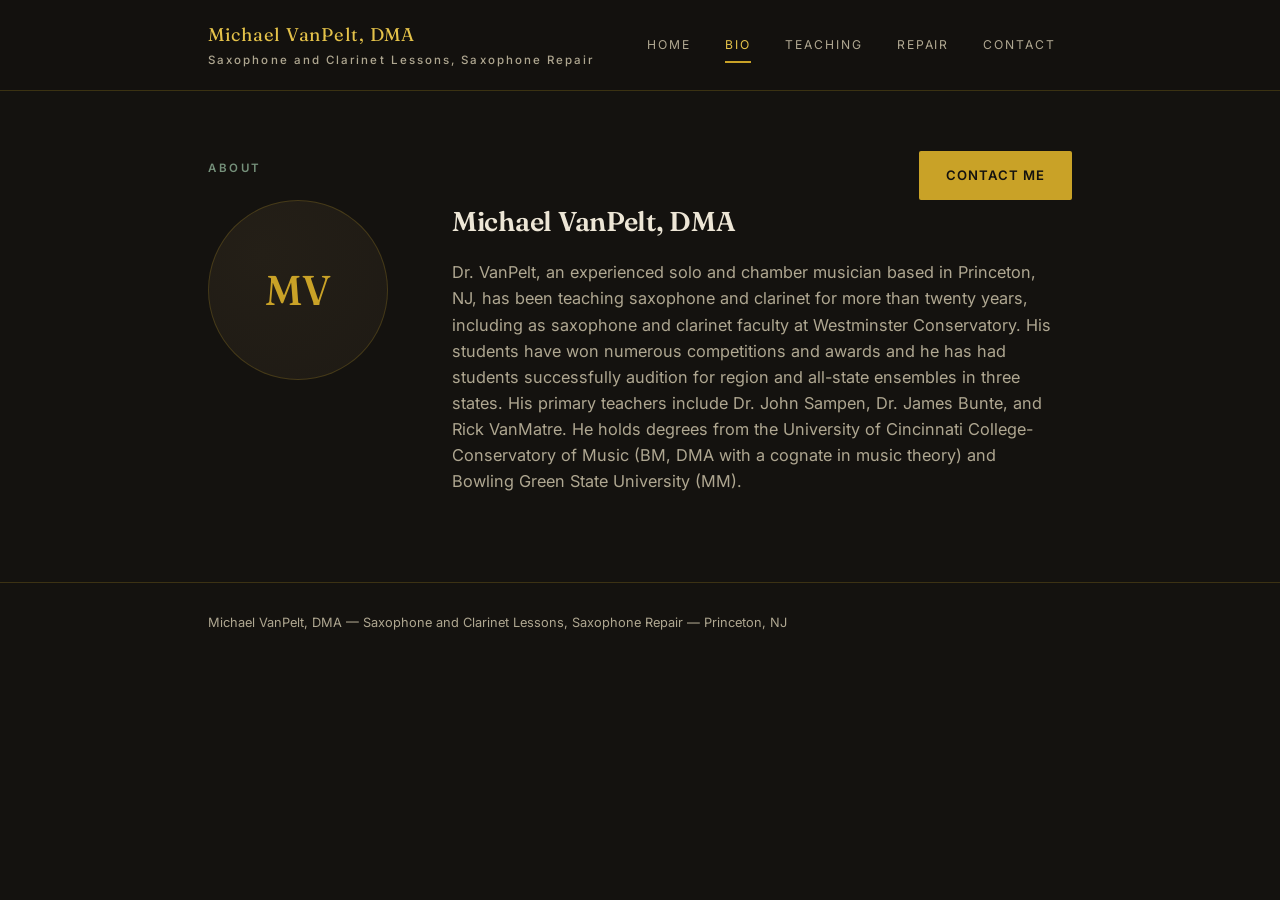
==== bio.html @ 127cbcd9 "Add files via upload" ====
<!DOCTYPE html>
<html lang="en"><head><meta http-equiv="Content-Type" content="text/html; charset=UTF-8">

<meta name="viewport" content="width=device-width, initial-scale=1.0">
<title>About | Michael VanPelt, DMA — Saxophone and Clarinet Lessons, Princeton, NJ</title>
<meta name="description" content="Private saxophone and clarinet lessons in Princeton, NJ from Michael VanPelt, DMA, former Westminster Conservatory faculty. Beginners through advancing players, plus saxophone repair.">
<meta property="og:title" content="About">
<meta property="og:description" content="Private saxophone and clarinet lessons in Princeton, NJ from Michael VanPelt, DMA, former Westminster Conservatory faculty. Beginners through advancing players, plus saxophone repair.">
<meta property="og:type" content="website">
<meta property="og:url" content="https://michaelvanpelt.com/bio.html">
<link rel="canonical" href="https://michaelvanpelt.com/bio.html">
<link rel="preconnect" href="https://fonts.googleapis.com/">
<link rel="preconnect" href="https://fonts.gstatic.com/" crossorigin="">
<link href="https://fonts.googleapis.com/css2?family=Fraunces:wght@500;600&family=Inter:wght@400;500;600&display=swap" rel="stylesheet">
<link rel="stylesheet" href="styles.css">
</head>
<body>

<header>
  <div class="nav-inner">
    <a class="brand" href="index.html" style="text-decoration:none;">Michael VanPelt, DMA<span>Saxophone and Clarinet Lessons, Saxophone Repair</span></a>
    <nav>
      <a class="tab-btn" href="index.html">Home</a>
      <a class="tab-btn active" href="bio.html">Bio</a>
      <a class="tab-btn" href="teaching.html">Teaching</a>
      <a class="tab-btn" href="repair.html">Repair</a>
      <a class="tab-btn" href="contact.html">Contact</a>
    </nav>
  </div>
</header>

<main class="wrap">

<section class="block">
<div style="display:flex; justify-content:space-between; align-items:center; gap:20px; flex-wrap:wrap;">
<span class="eyebrow">About</span>
<a class="btn btn-primary" href="contact.html">Contact Me</a>
</div>
<div class="bio-layout">
<div class="monogram"><span>MV</span></div>
<div>
<h2 style="font-size:1.7rem; margin-bottom:16px;">Michael VanPelt, DMA</h2>
<p class="lead-text">Dr. VanPelt, an experienced solo and chamber musician based in Princeton, NJ, has been teaching saxophone and clarinet for more than twenty years, including as saxophone and clarinet faculty at Westminster Conservatory. His students have won numerous competitions and awards and he has had students successfully audition for region and all-state ensembles in three states. His primary teachers include Dr. John Sampen, Dr. James Bunte, and Rick VanMatre. He holds degrees from the University of Cincinnati College-Conservatory of Music (BM, DMA with a cognate in music theory) and Bowling Green State University (MM).</p>
</div>
</div>
</section>

</main>

<footer>
  <div class="wrap">
    <p>Michael VanPelt, DMA — Saxophone and Clarinet Lessons, Saxophone Repair — Princeton, NJ</p>
  </div>
</footer>

</body></html>
---- styles.css ----
:root{
    --ink: #14120F;
    --panel: #1E1A14;
    --panel-2: #241F17;
    --brass: #C9A227;
    --brass-bright: #E4C24A;
    --pearl: #EDE6D6;
    --pearl-dim: #AFA791;
    --verdigris: #75907A;
    --ebony: #3B2A1E;
    --hair: rgba(201,162,39,0.22);
  }
  *{box-sizing:border-box; margin:0; padding:0;}
  html{scroll-behavior:smooth;}
  body{
    background:var(--ink);
    color:var(--pearl);
    font-family:'Inter', sans-serif;
    -webkit-font-smoothing:antialiased;
    line-height:1.6;
  }
  h1,h2,h3{
    font-family:'Fraunces', serif;
    font-weight:600;
    letter-spacing:-0.01em;
    color:var(--pearl);
  }
  a{color:inherit;}
  .wrap{max-width:920px; margin:0 auto; padding:0 28px;}

  /* ---------- NAV ---------- */
  header{
    position:sticky; top:0; z-index:50;
    background:rgba(20,18,15,0.92);
    backdrop-filter:blur(6px);
    border-bottom:1px solid var(--hair);
  }
  .nav-inner{
    display:flex; align-items:center; justify-content:space-between;
    max-width:920px; margin:0 auto; padding:20px 28px;
  }
  .brand{
    font-family:'Fraunces', serif;
    font-size:1.15rem;
    letter-spacing:0.04em;
    color:var(--brass-bright);
  }
  .brand span{color:var(--pearl-dim); font-family:'Inter',sans-serif; font-size:0.72rem; letter-spacing:0.18em; display:block; margin-top:2px; font-weight:500;}
  nav{display:flex; gap:2px;}
  .tab-btn{
    display:inline-block;
    background:none; border:none; cursor:pointer;
    font-family:'Inter', sans-serif;
    font-size:0.76rem;
    letter-spacing:0.16em;
    text-transform:uppercase;
    text-decoration:none;
    color:var(--pearl-dim);
    padding:10px 16px;
    position:relative;
    transition:color 0.25s ease;
  }
  .tab-btn:hover{color:var(--pearl);}
  .tab-btn.active{color:var(--brass-bright);}
  .tab-btn.active::after{
    content:"";
    position:absolute; left:16px; right:16px; bottom:2px;
    height:1.5px; background:var(--brass);
  }
  @media (max-width:640px){
    .nav-inner{flex-direction:column; align-items:flex-start; gap:14px;}
    nav{flex-wrap:wrap;}
    .tab-btn{padding:8px 12px;}
  }

  /* ---------- PAGE LOAD ---------- */
  main{animation:fade 0.5s ease;}
  @keyframes fade{from{opacity:0; transform:translateY(6px);} to{opacity:1; transform:translateY(0);}}

  .eyebrow{
    font-size:0.72rem; letter-spacing:0.22em; text-transform:uppercase;
    color:var(--verdigris); font-weight:600; margin-bottom:14px; display:block;
  }

  /* ---------- HERO ---------- */
  .hero{
    padding:88px 0 64px;
    position:relative;
    overflow:hidden;
    border-bottom:1px solid var(--hair);
  }
  .hero-grid{
    display:grid; grid-template-columns:1.2fr 0.8fr; gap:40px; align-items:center;
  }
  .hero h1{font-size:clamp(2.4rem, 5vw, 3.6rem); line-height:1.05; font-weight:600;}
  .hero h1 em{font-style:italic; color:var(--brass-bright); font-weight:500;}
  .hero p.lede{
    margin-top:22px; font-size:1.05rem; color:var(--pearl-dim); max-width:46ch;
  }
  .cta-row{display:flex; gap:14px; margin-top:34px; flex-wrap:wrap;}
  .btn{
    display:inline-block; padding:13px 26px; font-size:0.82rem;
    letter-spacing:0.08em; text-transform:uppercase; text-decoration:none;
    border-radius:2px; transition:all 0.25s ease; cursor:pointer; border:1px solid transparent;
    font-weight:600;
  }
  .btn-primary{background:var(--brass); color:var(--ink);}
  .btn-primary:hover{background:var(--brass-bright);}
  .btn-ghost{border-color:var(--hair); color:var(--pearl);}
  .btn-ghost:hover{border-color:var(--brass); color:var(--brass-bright);}

  .hero-photo{
    width:100%; max-width:320px; justify-self:center;
    border-radius:4px; overflow:hidden; border:1px solid var(--hair);
    box-shadow:0 24px 60px rgba(0,0,0,0.35);
  }
  .hero-photo img{width:100%; height:auto; display:block;}

  /* ---------- SECTIONS ---------- */
  section.block{padding:60px 0;}
  .divider{
    border:none; height:1px; background:var(--hair); margin:0;
  }
  .lead-text{font-size:1.02rem; color:var(--pearl-dim); max-width:60ch; margin-bottom:8px;}

  .bio-layout{display:grid; grid-template-columns:200px 1fr; gap:44px; align-items:start;}
  .monogram{
    width:180px; height:180px; border-radius:50%;
    border:1px solid var(--hair);
    display:flex; align-items:center; justify-content:center;
    background:radial-gradient(circle at 30% 30%, var(--panel-2), var(--panel));
  }
  .monogram span{font-family:'Fraunces', serif; font-size:2.6rem; color:var(--brass); font-weight:500;}
  @media (max-width:640px){ .bio-layout{grid-template-columns:1fr;} .monogram{width:120px; height:120px;} .monogram span{font-size:1.8rem;} }

  .cred-list{list-style:none; margin-top:22px; display:flex; flex-direction:column; gap:10px;}
  .cred-list li{padding-left:20px; position:relative; color:var(--pearl-dim); font-size:0.94rem;}
  .cred-list li::before{content:"—"; position:absolute; left:0; color:var(--brass);}

  .grid-2{display:grid; grid-template-columns:1fr 1fr; gap:28px; margin-top:36px;}
  @media (max-width:640px){.grid-2{grid-template-columns:1fr;}}
  .card{
    background:var(--panel); border:1px solid var(--hair); border-radius:3px;
    padding:26px 24px;
  }
  .card h3{font-size:1.08rem; margin-bottom:10px; color:var(--brass-bright); font-weight:500;}
  .card p{color:var(--pearl-dim); font-size:0.92rem;}
  .card ul{margin-top:12px; padding-left:18px; color:var(--pearl-dim); font-size:0.92rem;}
  .card ul li{margin-bottom:6px;}

  .service-row{
    display:grid; grid-template-columns:auto 1fr; gap:20px; align-items:center;
    padding:20px 0; border-bottom:1px solid var(--hair);
  }
  .service-row:last-child{border-bottom:none;}
  .service-num{font-family:'Fraunces', serif; color:var(--ebony); font-size:1.6rem; -webkit-text-stroke:1px var(--brass); color:transparent;}
  .service-name{font-size:1rem; color:var(--pearl); font-weight:500;}
  .service-name span{display:block; color:var(--pearl-dim); font-weight:400; font-size:0.86rem; margin-top:3px;}
  .service-time{font-size:0.78rem; letter-spacing:0.08em; text-transform:uppercase; color:var(--verdigris); white-space:nowrap;}
  @media (max-width:640px){
    .service-row{grid-template-columns:1fr; gap:6px;}
  }

  .teach-row{
    display:grid; grid-template-columns:180px 1fr; gap:24px; align-items:start;
    padding:22px 0; border-bottom:1px solid var(--hair);
  }
  .teach-row:last-child{border-bottom:none;}
  .teach-label{font-family:'Fraunces', serif; color:var(--brass-bright); font-size:1.125rem; font-weight:500;}
  .teach-desc{color:var(--pearl-dim); font-size:0.94rem; line-height:1.6; max-width:560px;}
  @media (max-width:640px){
    .teach-row{grid-template-columns:1fr; gap:8px;}
  }

  .note-box{
    margin-top:36px; padding:22px 24px; border-left:2px solid var(--brass);
    background:var(--panel); font-size:0.92rem; color:var(--pearl-dim);
  }

  .contact-form{
    max-width:480px; display:flex; flex-direction:column; gap:14px;
  }
  .contact-form input,
  .contact-form select,
  .contact-form textarea{
    width:100%; background:var(--panel); border:1px solid var(--hair);
    color:var(--pearl); font-family:'Inter', sans-serif; font-size:0.94rem;
    padding:12px 14px; border-radius:2px; resize:vertical;
  }
  .contact-form select{appearance:none; -webkit-appearance:none;
    background-image:url("data:image/svg+xml,%3Csvg xmlns='http://www.w3.org/2000/svg' width='12' height='8'%3E%3Cpath d='M1 1l5 5 5-5' stroke='%23AFA791' stroke-width='1.5' fill='none' fill-rule='evenodd'/%3E%3C/svg%3E");
    background-repeat:no-repeat; background-position:right 14px center;
  }
  .contact-form select:invalid{color:var(--pearl-dim);}
  .contact-form option{background:var(--panel); color:var(--pearl);}
  .contact-form input::placeholder,
  .contact-form textarea::placeholder{color:var(--pearl-dim);}
  .contact-form input:focus,
  .contact-form select:focus,
  .contact-form textarea:focus{outline:none; border-color:var(--brass);}
  .contact-form button{align-self:flex-start;}
  .form-status{
    font-size:0.88rem; color:var(--verdigris); display:none; margin-top:4px;
  }
  .form-status.error{color:#c96b6b;}

  footer{
    border-top:1px solid var(--hair); padding:30px 0; margin-top:20px;
  }
  footer .wrap{display:flex; justify-content:space-between; flex-wrap:wrap; gap:12px;}
  footer p{font-size:0.8rem; color:var(--pearl-dim);}

  .staff-lines{
    position:absolute; inset:0; pointer-events:none; opacity:0.05;
    background-image:repeating-linear-gradient(var(--pearl) 0 1px, transparent 1px 22px);
    mask-image:linear-gradient(to bottom, transparent, black 20%, black 60%, transparent);
  }
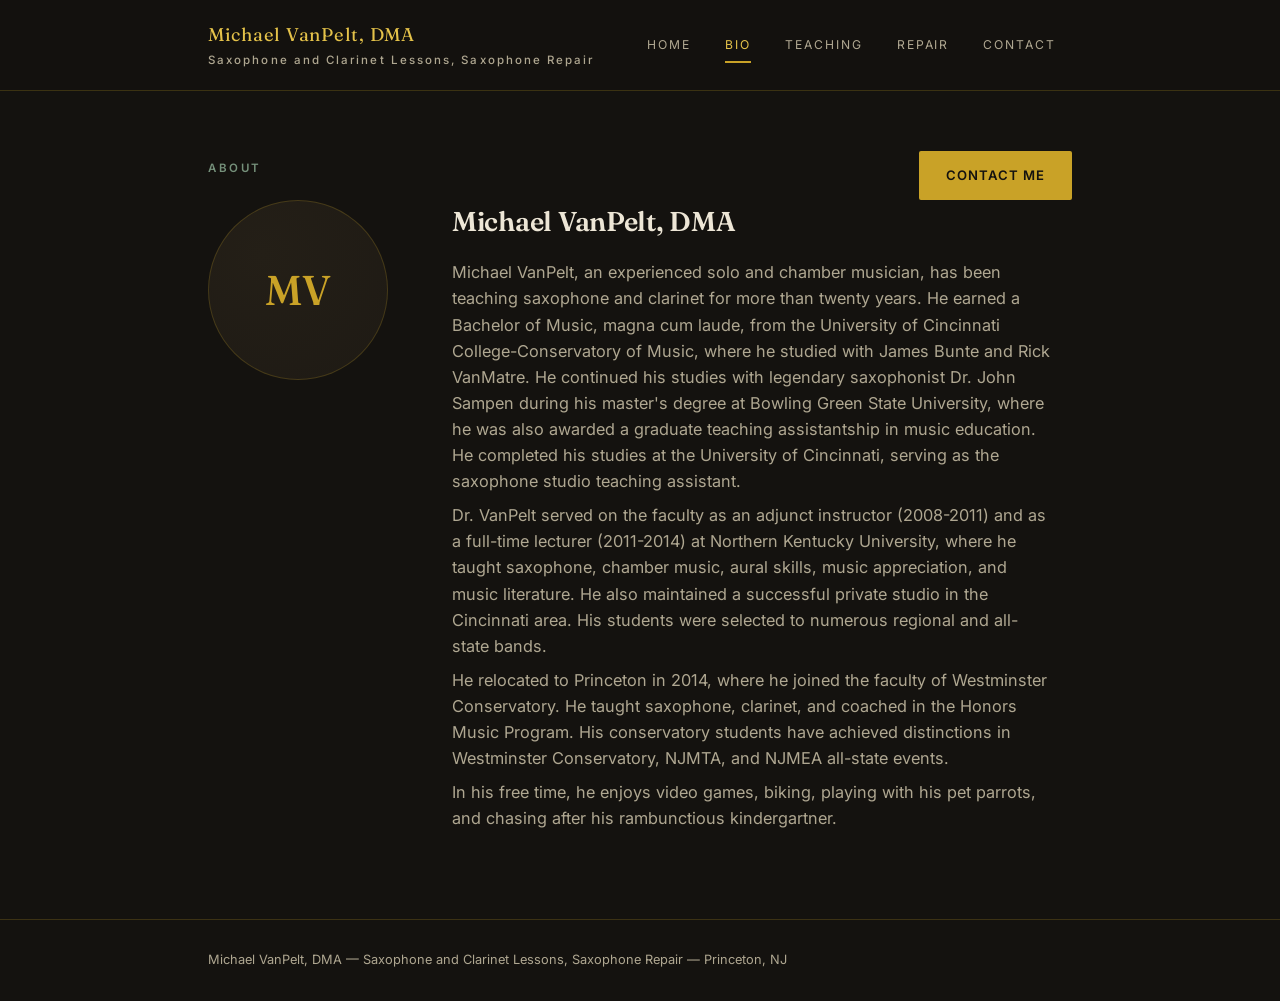
==== commit ed7b174b: "Add files via upload" ====
--- a/bio.html
+++ b/bio.html
@@ -40,7 +40,10 @@
 <div class="monogram"><span>MV</span></div>
 <div>
 <h2 style="font-size:1.7rem; margin-bottom:16px;">Michael VanPelt, DMA</h2>
-<p class="lead-text">Dr. VanPelt, an experienced solo and chamber musician based in Princeton, NJ, has been teaching saxophone and clarinet for more than twenty years, including as saxophone and clarinet faculty at Westminster Conservatory. His students have won numerous competitions and awards and he has had students successfully audition for region and all-state ensembles in three states. His primary teachers include Dr. John Sampen, Dr. James Bunte, and Rick VanMatre. He holds degrees from the University of Cincinnati College-Conservatory of Music (BM, DMA with a cognate in music theory) and Bowling Green State University (MM).</p>
+<p class="lead-text">Michael VanPelt, an experienced solo and chamber musician, has been teaching saxophone and clarinet for more than twenty years. He earned a Bachelor of Music, magna cum laude, from the University of Cincinnati College-Conservatory of Music, where he studied with James Bunte and Rick VanMatre. He continued his studies with legendary saxophonist Dr. John Sampen during his master's degree at Bowling Green State University, where he was also awarded a graduate teaching assistantship in music education. He completed his studies at the University of Cincinnati, serving as the saxophone studio teaching assistant.</p>
+<p class="lead-text">Dr. VanPelt served on the faculty as an adjunct instructor (2008-2011) and as a full-time lecturer (2011-2014) at Northern Kentucky University, where he taught saxophone, chamber music, aural skills, music appreciation, and music literature. He also maintained a successful private studio in the Cincinnati area. His students were selected to numerous regional and all-state bands.</p>
+<p class="lead-text">He relocated to Princeton in 2014, where he joined the faculty of Westminster Conservatory. He taught saxophone, clarinet, and coached in the Honors Music Program. His conservatory students have achieved distinctions in Westminster Conservatory, NJMTA, and NJMEA all-state events.</p>
+<p class="lead-text">In his free time, he enjoys video games, biking, playing with his pet parrots, and chasing after his rambunctious kindergartner.</p>
 </div>
 </div>
 </section>
--- a/styles.css
+++ b/styles.css
@@ -110,6 +110,13 @@
   .btn-ghost{border-color:var(--hair); color:var(--pearl);}
   .btn-ghost:hover{border-color:var(--brass); color:var(--brass-bright);}
 
+  .content-photo{
+    max-width:360px; margin:8px auto 32px;
+    border-radius:4px; overflow:hidden; border:1px solid var(--hair);
+    box-shadow:0 24px 60px rgba(0,0,0,0.35);
+  }
+  .content-photo img{width:100%; height:auto; display:block;}
+
   .hero-photo{
     width:100%; max-width:320px; justify-self:center;
     border-radius:4px; overflow:hidden; border:1px solid var(--hair);
